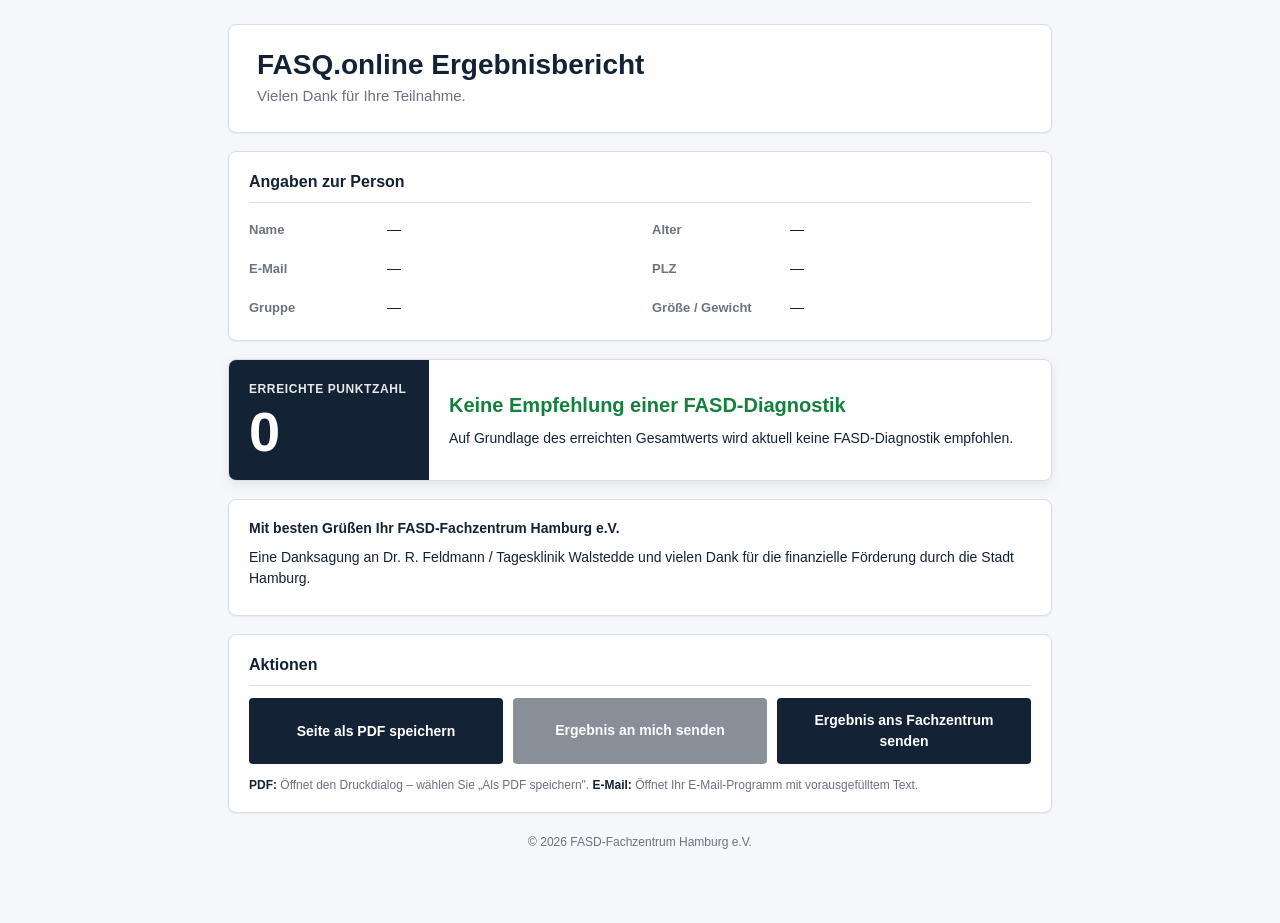
==== docs/index.html @ 1c83aa67 "Rename result-page to docs for GitHub Pages" ====
<!DOCTYPE html>
<html lang="de">
<head>
  <meta charset="UTF-8" />
  <meta name="viewport" content="width=device-width, initial-scale=1.0" />
  <title>FASQ.online - Ergebnis</title>
  <meta name="description" content="FASQ.online Ergebnisbericht und Empfehlung zur FASD-Diagnostik" />
  <link rel="stylesheet" href="styles.css" />
</head>
<body>
  <main class="page">
    <header class="hero" id="report">
      <div class="hero-inner">
        <div class="hero-text">
          <h1>FASQ.online Ergebnisbericht</h1>
          <p class="subtitle">Vielen Dank für Ihre Teilnahme.</p>
        </div>
        <div class="hero-logo">
          <img src="https://fasd-fz-hh.limesurvey.net/upload/surveys/881996/images/FASD_Logo_.png" alt="FASD Fachzentrum Hamburg e.V." onerror="this.style.display='none'" />
        </div>
      </div>
    </header>

    <section class="card" aria-labelledby="person-heading">
      <h2 id="person-heading" class="card-title">Angaben zur Person</h2>
      <dl class="person-grid">
        <div><dt>Name</dt><dd id="data-name">&mdash;</dd></div>
        <div><dt>Alter</dt><dd id="data-age">&mdash;</dd></div>
        <div><dt>E-Mail</dt><dd id="data-email">&mdash;</dd></div>
        <div><dt>PLZ</dt><dd id="data-plz">&mdash;</dd></div>
        <div><dt>Gruppe</dt><dd id="data-group">&mdash;</dd></div>
        <div><dt>Größe / Gewicht</dt><dd id="data-size">&mdash;</dd></div>
      </dl>
    </section>

    <section class="result-card" aria-labelledby="result-heading">
      <div class="result-score">
        <span class="result-label">Erreichte Punktzahl</span>
        <span class="result-value" id="data-score">0</span>
      </div>
      <div class="result-text">
        <h2 id="recommendation-title" class="result-recommendation">&mdash;</h2>
        <p class="result-description" id="recommendation-text">&mdash;</p>
      </div>
    </section>

    <section class="card thanks-section">
      <p><strong>Mit besten Grüßen Ihr FASD-Fachzentrum Hamburg e.V.</strong></p>
      <p>Eine Danksagung an Dr. R. Feldmann / Tagesklinik Walstedde und vielen Dank für die finanzielle Förderung durch die Stadt Hamburg.</p>
      <img class="funding-logo" src="https://fasd-fz-hh.limesurvey.net/upload/surveys/881996/images/logo-hamburg-fhh-sozialbehoerde-576x208%20(002).png" alt="Sozialbehörde Hamburg" onerror="this.style.display='none'" />
    </section>

    <section class="actions-section no-print">
      <h2 class="card-title">Aktionen</h2>
      <div class="actions-grid">
        <button class="btn btn-primary" id="btn-print-page">Seite als PDF speichern</button>
        <a class="btn btn-primary" id="btn-mail-self" href="#">Ergebnis an mich senden</a>
        <a class="btn btn-primary" id="btn-mail-center" href="#">Ergebnis ans Fachzentrum senden</a>
      </div>
      <p class="actions-hint">
        <strong>PDF:</strong> Öffnet den Druckdialog – wählen Sie „Als PDF speichern".
        <strong>E-Mail:</strong> Öffnet Ihr E-Mail-Programm mit vorausgefülltem Text.
      </p>
    </section>

    <section class="card empfehlung-section no-print" id="empfehlung-section">
      <h2 class="card-title">Empfehlungsschreiben drucken</h2>
      <p class="muted">Geben Sie optional den Namen der betroffenen Person ein, der im Empfehlungsschreiben verwendet werden soll.</p>
      <div class="empfehlung-form">
        <label for="person-name" class="visually-hidden">Name der betroffenen Person</label>
        <input type="text" id="person-name" placeholder="Name der betroffenen Person" autocomplete="off" />
        <button class="btn btn-primary" id="btn-print-empfehlung">Empfehlungsschreiben drucken</button>
      </div>
    </section>

    <footer class="footer no-print">
      <p>&copy; <span id="current-year"></span> FASD-Fachzentrum Hamburg e.V.</p>
    </footer>
  </main>

  <template id="empfehlung-template">
    <div class="empfehlung-print">
      <div class="empfehlung-header">
        <div>
          <strong>FASD-Fachzentrum Hamburg e.V.</strong><br />
          <span class="muted">Empfehlung zur weiterführenden Diagnostik</span>
        </div>
        <div class="empfehlung-date">Datum: <span data-field="date"></span></div>
      </div>
      <h1>FASQ-Einschätzung &ndash; Empfehlung</h1>
      <p>Sehr geehrte Damen und Herren,</p>
      <p>aufgrund der durchgeführten FASQ-Einschätzung empfehlen wir bei <strong><span data-field="name"></span></strong> eine weiterführende fachärztliche Abklärung auf <abbr title="Fetal Alcohol Spectrum Disorder">FASD</abbr>.</p>
      <p><strong>Die Einschätzung ergab:</strong></p>
      <ul>
        <li>Gesamtpunktzahl: <strong><span data-field="score"></span></strong></li>
        <li>Altersgruppe: <strong><span data-field="group"></span></strong></li>
        <li>Bewertung: <strong><span data-field="recommendation"></span></strong></li>
      </ul>
      <p>Wir empfehlen, eine umfängliche fachärztliche Abklärung auf FASD durchführen zu lassen, um eine fundierte Diagnose und entsprechende Therapieansätze zu ermöglichen.</p>
      <p>Bei Rückfragen stehen wir Ihnen gerne zur Verfügung.</p>
      <p class="signature">Mit freundlichen Grüßen<br /><br /><strong>FASD-Fachzentrum Hamburg e.V.</strong></p>
    </div>
  </template>

  <script src="app.js"></script>
</body>
</html>
---- docs/styles.css ----
:root {
  --color-primary: #132235;
  --color-primary-dark: #0a1322;
  --color-accent: #2563eb;
  --color-success: #15803d;
  --color-warning: #b45309;
  --color-text: #132235;
  --color-muted: #6b7280;
  --color-border: #d8dee8;
  --color-bg: #f5f7fa;
  --color-card-bg: #ffffff;
  --radius: 8px;
  --radius-sm: 4px;
  --shadow-sm: 0 1px 2px rgba(19, 34, 53, 0.06);
  --shadow-md: 0 4px 12px rgba(19, 34, 53, 0.08);
  --font: -apple-system, BlinkMacSystemFont, "Segoe UI", Arial, Helvetica, sans-serif;
}

* { box-sizing: border-box; }

html, body {
  margin: 0;
  padding: 0;
  font-family: var(--font);
  color: var(--color-text);
  background: var(--color-bg);
  line-height: 1.5;
  -webkit-font-smoothing: antialiased;
}

.page { max-width: 860px; margin: 0 auto; padding: 24px 18px 60px; }

.hero {
  background: var(--color-card-bg);
  border-radius: var(--radius);
  padding: 24px 28px;
  margin-bottom: 18px;
  box-shadow: var(--shadow-sm);
  border: 1px solid var(--color-border);
}

.hero-inner {
  display: flex;
  align-items: center;
  justify-content: space-between;
  gap: 20px;
  flex-wrap: wrap;
}

.hero-text h1 { margin: 0 0 4px; font-size: 28px; line-height: 1.15; color: var(--color-primary); }
.hero-text .subtitle { margin: 0; font-size: 15px; color: var(--color-muted); }
.hero-logo img { max-width: 180px; height: auto; }

.card {
  background: var(--color-card-bg);
  border: 1px solid var(--color-border);
  border-radius: var(--radius);
  padding: 18px 20px;
  margin-bottom: 18px;
  box-shadow: var(--shadow-sm);
}

.card-title {
  margin: 0 0 12px;
  font-size: 16px;
  font-weight: 700;
  color: var(--color-primary);
  padding-bottom: 8px;
  border-bottom: 1px solid var(--color-border);
}

.person-grid { display: grid; grid-template-columns: repeat(2, 1fr); gap: 10px 24px; margin: 0; }
.person-grid > div { display: grid; grid-template-columns: 130px 1fr; gap: 8px; align-items: baseline; padding: 4px 0; }
.person-grid dt { color: var(--color-muted); font-weight: 600; font-size: 13px; }
.person-grid dd { margin: 0; font-size: 14px; word-break: break-word; }

@media (max-width: 600px) { .person-grid { grid-template-columns: 1fr; } }

.result-card {
  display: grid;
  grid-template-columns: 200px 1fr;
  border: 1px solid var(--color-border);
  border-radius: var(--radius);
  overflow: hidden;
  margin-bottom: 18px;
  box-shadow: var(--shadow-md);
  background: var(--color-card-bg);
}

@media (max-width: 600px) { .result-card { grid-template-columns: 1fr; } }

.result-score {
  background: var(--color-primary);
  color: white;
  padding: 20px;
  display: flex;
  flex-direction: column;
  justify-content: center;
}

.result-label {
  font-size: 12px;
  text-transform: uppercase;
  letter-spacing: 0.05em;
  font-weight: 700;
  opacity: 0.9;
  margin-bottom: 6px;
}

.result-value { font-size: 56px; font-weight: 800; line-height: 1; }

.result-text { padding: 20px; display: flex; flex-direction: column; justify-content: center; }
.result-recommendation { margin: 0 0 8px; font-size: 20px; font-weight: 700; }
.result-recommendation.positive { color: var(--color-warning); }
.result-recommendation.negative { color: var(--color-success); }
.result-description { margin: 0; font-size: 14px; line-height: 1.55; }

.thanks-section p { margin: 0 0 8px; font-size: 14px; }
.funding-logo { margin-top: 10px; max-width: 160px; height: auto; }

.actions-section {
  background: var(--color-card-bg);
  border: 1px solid var(--color-border);
  border-radius: var(--radius);
  padding: 18px 20px;
  margin-bottom: 18px;
  box-shadow: var(--shadow-sm);
}

.actions-grid {
  display: grid;
  grid-template-columns: repeat(auto-fit, minmax(220px, 1fr));
  gap: 10px;
  margin-bottom: 12px;
}

.btn {
  display: inline-flex;
  align-items: center;
  justify-content: center;
  padding: 12px 16px;
  border-radius: var(--radius-sm);
  border: 0;
  font-family: inherit;
  font-size: 14px;
  font-weight: 700;
  cursor: pointer;
  text-decoration: none;
  text-align: center;
  transition: background 0.15s ease, transform 0.05s ease;
  min-height: 44px;
}

.btn-primary { background: var(--color-primary); color: white; }
.btn-primary:hover { background: var(--color-primary-dark); }
.btn-primary:active { transform: translateY(1px); }

.actions-hint { margin: 0; font-size: 12px; color: var(--color-muted); line-height: 1.5; }
.actions-hint strong { color: var(--color-text); }

.empfehlung-form { display: flex; gap: 10px; flex-wrap: wrap; align-items: stretch; }

.empfehlung-form input[type="text"] {
  flex: 1 1 280px;
  padding: 10px 12px;
  border: 1px solid var(--color-border);
  border-radius: var(--radius-sm);
  font-family: inherit;
  font-size: 14px;
  background: white;
}

.empfehlung-form input[type="text"]:focus {
  outline: none;
  border-color: var(--color-accent);
  box-shadow: 0 0 0 3px rgba(37, 99, 235, 0.15);
}

.muted { color: var(--color-muted); font-size: 13px; margin: 0 0 12px; }

.visually-hidden {
  position: absolute; width: 1px; height: 1px; padding: 0; margin: -1px;
  overflow: hidden; clip: rect(0,0,0,0); white-space: nowrap; border: 0;
}

.footer { text-align: center; font-size: 12px; color: var(--color-muted); margin-top: 20px; }

@media print {
  body { background: white; }
  .page { padding: 0; max-width: 100%; }
  .no-print { display: none !important; }
  .card, .hero, .result-card { box-shadow: none; border-color: #cccccc; break-inside: avoid; }
  @page { size: portrait; margin: 1.5cm; }
}
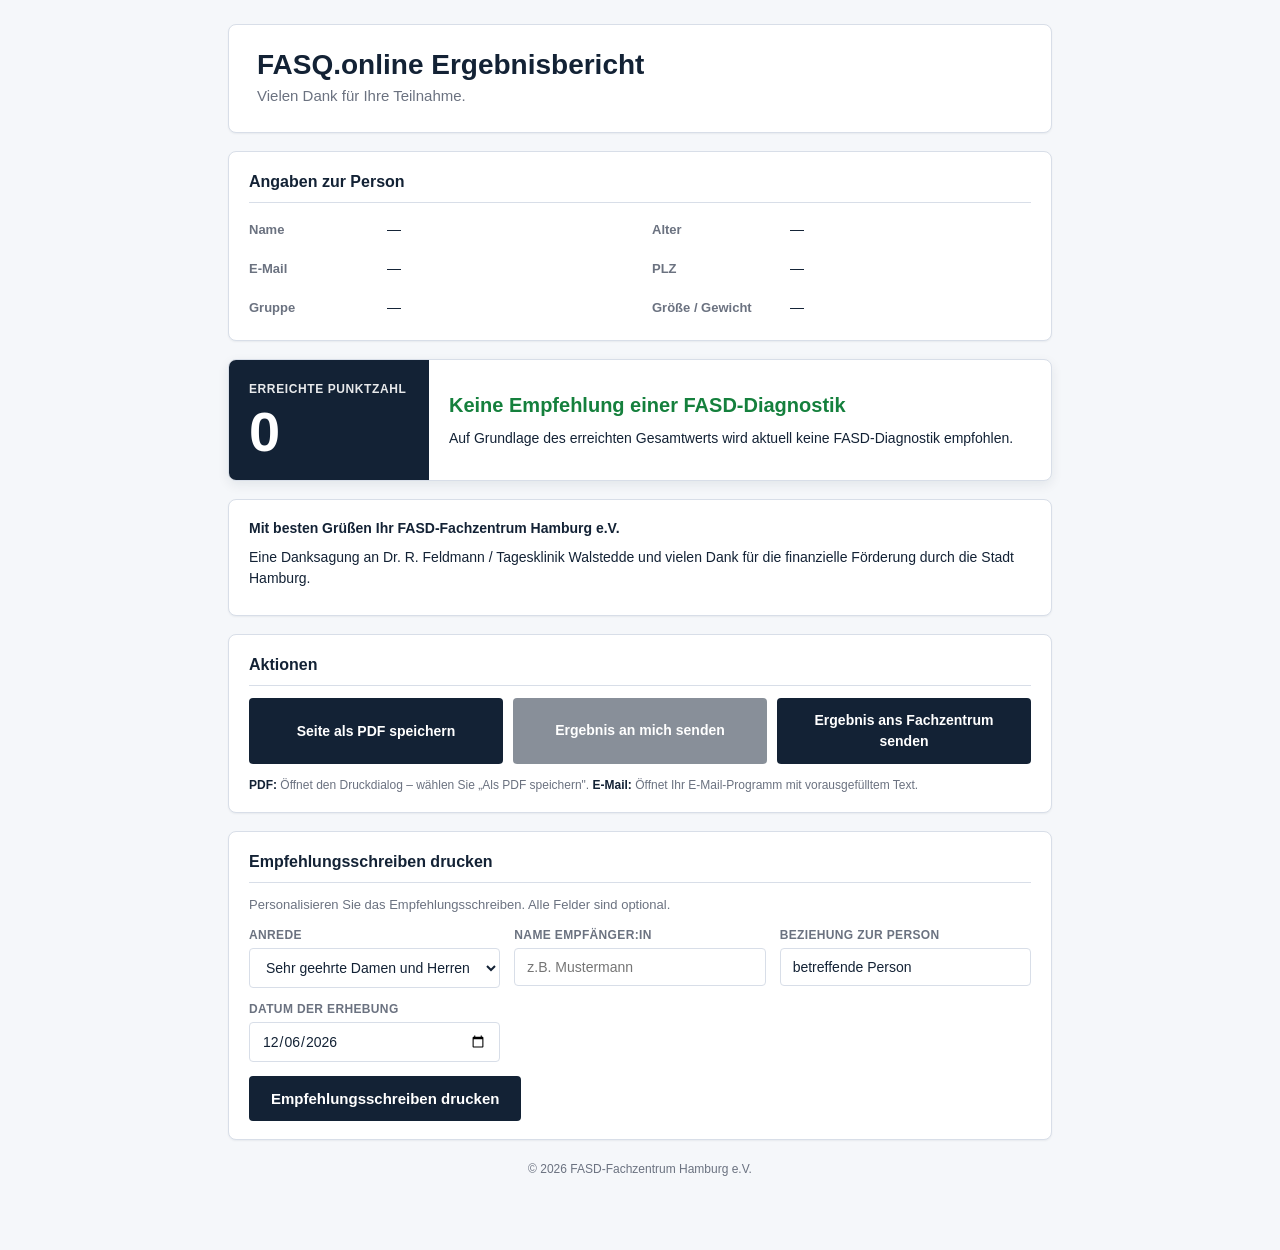
==== commit 99e5bec0: "Add letter template 1:1 matching PDF reference" ====
--- a/docs/index.html
+++ b/docs/index.html
@@ -65,12 +65,30 @@
 
     <section class="card empfehlung-section no-print" id="empfehlung-section">
       <h2 class="card-title">Empfehlungsschreiben drucken</h2>
-      <p class="muted">Geben Sie optional den Namen der betroffenen Person ein, der im Empfehlungsschreiben verwendet werden soll.</p>
-      <div class="empfehlung-form">
-        <label for="person-name" class="visually-hidden">Name der betroffenen Person</label>
-        <input type="text" id="person-name" placeholder="Name der betroffenen Person" autocomplete="off" />
-        <button class="btn btn-primary" id="btn-print-empfehlung">Empfehlungsschreiben drucken</button>
+      <p class="muted">Personalisieren Sie das Empfehlungsschreiben. Alle Felder sind optional.</p>
+      <div class="empfehlung-form-grid">
+        <label>
+          <span class="form-label">Anrede</span>
+          <select id="anrede">
+            <option value="Sehr geehrte Damen und Herren">Sehr geehrte Damen und Herren</option>
+            <option value="Sehr geehrte Frau">Sehr geehrte Frau</option>
+            <option value="Sehr geehrter Herr">Sehr geehrter Herr</option>
+          </select>
+        </label>
+        <label>
+          <span class="form-label">Name Empfänger:in</span>
+          <input type="text" id="recipient-name" placeholder="z.B. Mustermann" autocomplete="off" />
+        </label>
+        <label>
+          <span class="form-label">Beziehung zur Person</span>
+          <input type="text" id="relation" placeholder="z.B. Pflegetochter, Sohn, Patient" autocomplete="off" value="betreffende Person" />
+        </label>
+        <label>
+          <span class="form-label">Datum der Erhebung</span>
+          <input type="date" id="assessment-date" />
+        </label>
       </div>
+      <button class="btn btn-primary btn-large" id="btn-print-empfehlung">Empfehlungsschreiben drucken</button>
     </section>
 
     <footer class="footer no-print">
@@ -79,26 +97,40 @@
   </main>
 
   <template id="empfehlung-template">
-    <div class="empfehlung-print">
-      <div class="empfehlung-header">
-        <div>
-          <strong>FASD-Fachzentrum Hamburg e.V.</strong><br />
-          <span class="muted">Empfehlung zur weiterführenden Diagnostik</span>
-        </div>
-        <div class="empfehlung-date">Datum: <span data-field="date"></span></div>
+    <div class="letter">
+      <div class="letter-letterhead">
+        <img class="letter-logo" src="https://fasd-fz-hh.limesurvey.net/upload/surveys/881996/images/FASD_Logo_.png" alt="FASD-Fachzentrum Hamburg e.V." />
+        <div class="letter-address-line">Rothenbaumchaussee 114 &middot; 20149 Hamburg</div>
       </div>
-      <h1>FASQ-Einschätzung &ndash; Empfehlung</h1>
-      <p>Sehr geehrte Damen und Herren,</p>
-      <p>aufgrund der durchgeführten FASQ-Einschätzung empfehlen wir bei <strong><span data-field="name"></span></strong> eine weiterführende fachärztliche Abklärung auf <abbr title="Fetal Alcohol Spectrum Disorder">FASD</abbr>.</p>
-      <p><strong>Die Einschätzung ergab:</strong></p>
-      <ul>
-        <li>Gesamtpunktzahl: <strong><span data-field="score"></span></strong></li>
-        <li>Altersgruppe: <strong><span data-field="group"></span></strong></li>
-        <li>Bewertung: <strong><span data-field="recommendation"></span></strong></li>
-      </ul>
-      <p>Wir empfehlen, eine umfängliche fachärztliche Abklärung auf FASD durchführen zu lassen, um eine fundierte Diagnose und entsprechende Therapieansätze zu ermöglichen.</p>
-      <p>Bei Rückfragen stehen wir Ihnen gerne zur Verfügung.</p>
-      <p class="signature">Mit freundlichen Grüßen<br /><br /><strong>FASD-Fachzentrum Hamburg e.V.</strong></p>
+
+      <div class="letter-recipient">
+        FASD-Fachzentrum Hamburg e.V., Rothenbaumchaussee 114,<br />
+        20149 Hamburg<br />
+        Zur Vorlage
+      </div>
+
+      <div class="letter-date" data-field="date"></div>
+
+      <h1 class="letter-title">FASQ Einschätzung</h1>
+
+      <p class="letter-salutation" data-field="salutation"></p>
+
+      <p>im folgenden erhalten Sie unsere Empfehlung in Bezug auf die Erhebung durch den <strong>FASQ</strong>, den Sie uns am <span data-field="assessmentDate"></span> vorgelegt haben und auf Ihre/n <span data-field="relation"></span> beziehen.</p>
+
+      <p>Der Fragenkatalog <strong>FASQ</strong> (Fetal Alcohol Symptoms Questionnaire) wurde von Dr. rer. medic Reinhold Feldmann/Klinik Walstedde entwickelt. Es handelt sich hierbei um differentialdiagnostische Fragestellungen zur Unterstützung (z.B. im Diagnoseverfahren). Gerade bei jenen Probanden, bei denen sich die typischen Merkmale nicht finden lassen oder bislang nicht diagnostiziert werden konnten dient der FASQ als Ersteinschätzungsbogen zu FASD und soll von verwechselbaren Störungen (insbesondere ADHS, Autismus oder Deprivation) unterscheiden. Des Weiteren kann mit Hilfe des FASQ abgewogen werden, ob eine fachärztliche Konsultation für eine FASD-Diagnostik/Abklärung empfohlen wird.</p>
+
+      <p class="letter-score">Es wurde ein <strong>FASQ-Score von <span data-field="score"></span></strong> ermittelt</p>
+
+      <p class="letter-recommendation" data-field="recommendationParagraph"></p>
+
+      <p class="letter-greeting">Mit besten Grüßen</p>
+
+      <div class="letter-signature">
+        <p class="letter-signature-name">Timm F. Theen</p>
+        <p class="letter-signature-role">-Projektleitung-</p>
+        <p class="letter-signature-contact"><a href="mailto:t.theen@fasd-fachzentrum.hamburg">t.theen@fasd-fachzentrum.hamburg</a></p>
+        <p class="letter-signature-contact">Nach Absprache: <a href="tel:+4915165117742">0151 65117742</a></p>
+      </div>
     </div>
   </template>
 
--- a/docs/styles.css
+++ b/docs/styles.css
@@ -158,23 +158,47 @@
 .actions-hint { margin: 0; font-size: 12px; color: var(--color-muted); line-height: 1.5; }
 .actions-hint strong { color: var(--color-text); }
 
-.empfehlung-form { display: flex; gap: 10px; flex-wrap: wrap; align-items: stretch; }
-
-.empfehlung-form input[type="text"] {
-  flex: 1 1 280px;
+.empfehlung-form-grid {
+  display: grid;
+  grid-template-columns: repeat(auto-fit, minmax(220px, 1fr));
+  gap: 12px 14px;
+  margin-bottom: 14px;
+}
+
+.empfehlung-form-grid label {
+  display: flex;
+  flex-direction: column;
+  gap: 4px;
+}
+
+.form-label {
+  font-size: 12px;
+  font-weight: 600;
+  color: var(--color-muted);
+  text-transform: uppercase;
+  letter-spacing: 0.03em;
+}
+
+.empfehlung-form-grid input[type="text"],
+.empfehlung-form-grid input[type="date"],
+.empfehlung-form-grid select {
   padding: 10px 12px;
   border: 1px solid var(--color-border);
   border-radius: var(--radius-sm);
   font-family: inherit;
   font-size: 14px;
   background: white;
-}
-
-.empfehlung-form input[type="text"]:focus {
+  color: var(--color-text);
+}
+
+.empfehlung-form-grid input:focus,
+.empfehlung-form-grid select:focus {
   outline: none;
   border-color: var(--color-accent);
   box-shadow: 0 0 0 3px rgba(37, 99, 235, 0.15);
 }
+
+.btn-large { padding: 14px 22px; font-size: 15px; }
 
 .muted { color: var(--color-muted); font-size: 13px; margin: 0 0 12px; }
 
@@ -192,3 +216,109 @@
   .card, .hero, .result-card { box-shadow: none; border-color: #cccccc; break-inside: avoid; }
   @page { size: portrait; margin: 1.5cm; }
 }
+
+/* =========================================
+   EMPFEHLUNGSSCHREIBEN (Druck-Layout, 1:1)
+   ========================================= */
+.letter-page {
+  background: white;
+  font-family: "Helvetica Neue", Helvetica, Arial, sans-serif;
+  color: #000;
+  margin: 0;
+  padding: 0;
+}
+
+.letter {
+  max-width: 18cm;
+  margin: 1.5cm auto;
+  padding: 0 1cm;
+  font-size: 11pt;
+  line-height: 1.45;
+  color: #000;
+}
+
+.letter-letterhead {
+  text-align: center;
+  margin-bottom: 2cm;
+}
+
+.letter-logo {
+  max-width: 180px;
+  height: auto;
+  display: inline-block;
+}
+
+.letter-address-line {
+  margin-top: 4px;
+  font-size: 10pt;
+  color: #000;
+}
+
+.letter-recipient {
+  margin: 0 0 1.2cm;
+  font-size: 10pt;
+  line-height: 1.4;
+}
+
+.letter-date {
+  text-align: right;
+  margin: 0 0 0.8cm;
+  font-size: 10pt;
+}
+
+.letter-title {
+  font-size: 16pt;
+  font-weight: 700;
+  margin: 0 0 0.6cm;
+  color: #000;
+  text-align: left;
+}
+
+.letter-salutation {
+  margin: 0 0 0.5cm;
+}
+
+.letter p {
+  margin: 0 0 0.4cm;
+  text-align: justify;
+}
+
+.letter-score {
+  text-align: center;
+  margin: 0.5cm 0 !important;
+}
+
+.letter-recommendation {
+  font-weight: 700;
+}
+
+.letter-greeting {
+  margin-top: 0.6cm !important;
+  font-weight: 700;
+}
+
+.letter-signature {
+  margin-top: 1.2cm;
+}
+
+.letter-signature p {
+  margin: 0 0 4px;
+  text-align: left !important;
+}
+
+.letter-signature-name { font-weight: 700; }
+.letter-signature-role { font-style: italic; }
+.letter-signature-contact a {
+  color: #1d4ed8;
+  text-decoration: none;
+}
+
+@media print {
+  .letter-page { background: white; }
+  .letter {
+    margin: 0 auto;
+    padding: 0;
+    max-width: 100%;
+  }
+  @page { size: A4 portrait; margin: 2cm 2.5cm; }
+}
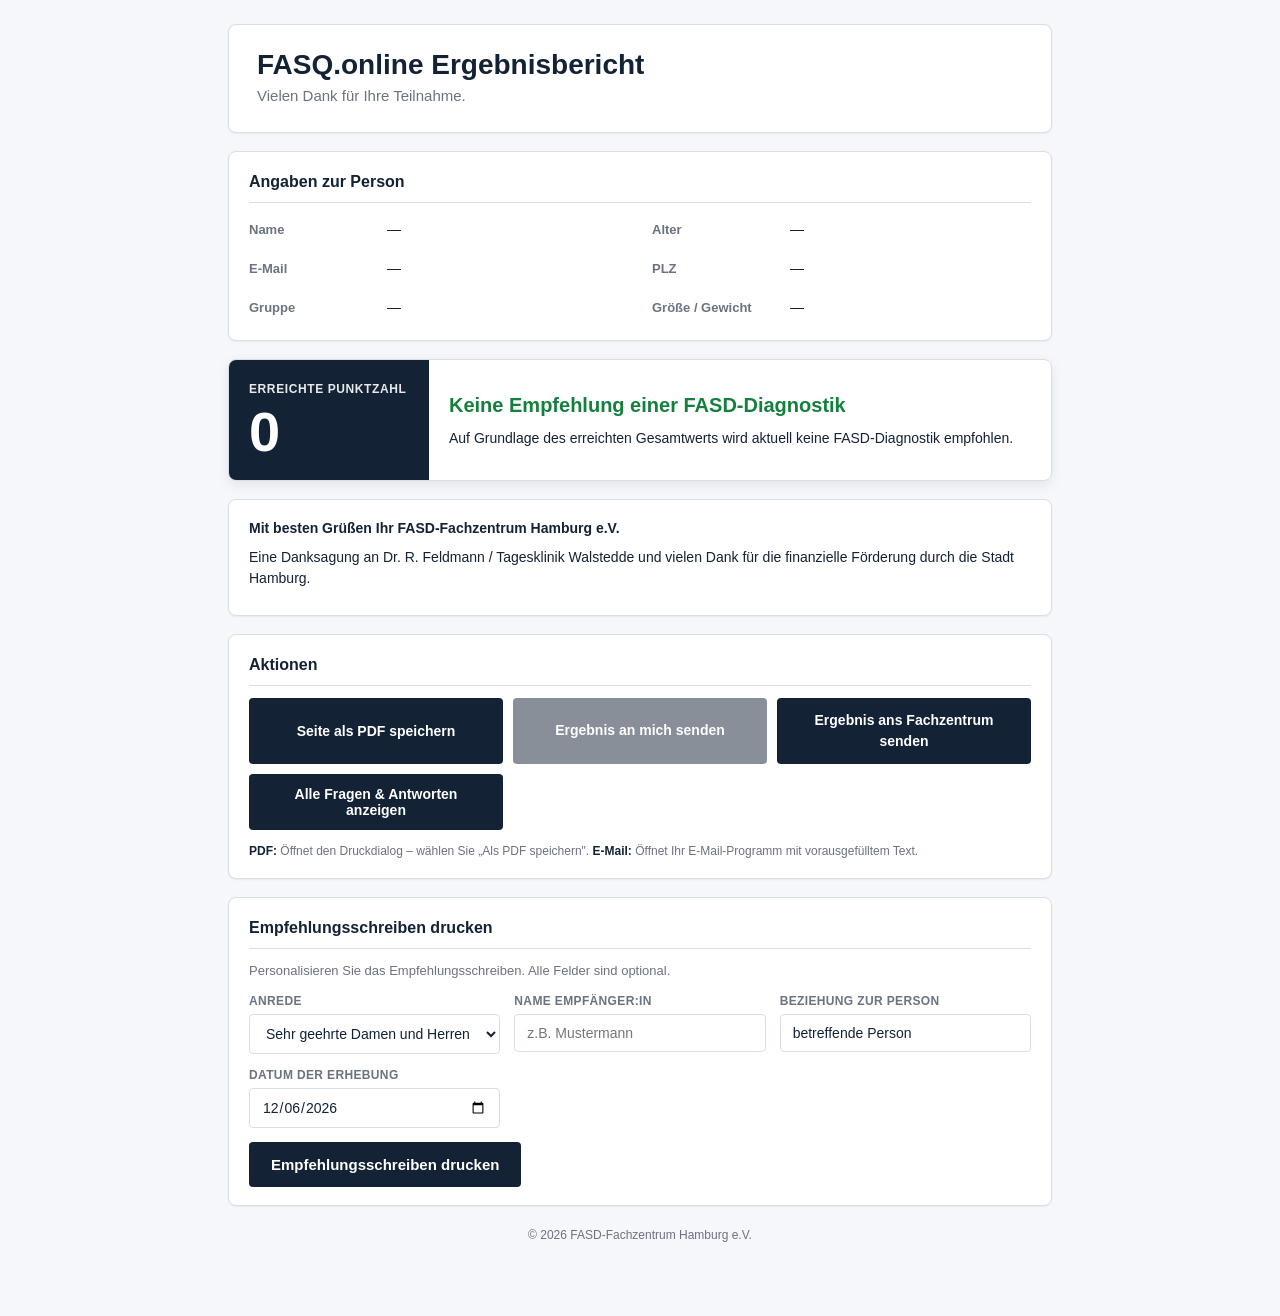
==== commit efe8425a: "Add full questions/answers table view with print support" ====
--- a/docs/index.html
+++ b/docs/index.html
@@ -56,6 +56,7 @@
         <button class="btn btn-primary" id="btn-print-page">Seite als PDF speichern</button>
         <a class="btn btn-primary" id="btn-mail-self" href="#">Ergebnis an mich senden</a>
         <a class="btn btn-primary" id="btn-mail-center" href="#">Ergebnis ans Fachzentrum senden</a>
+        <button class="btn btn-primary" id="btn-show-answers" type="button">Alle Fragen &amp; Antworten anzeigen</button>
       </div>
       <p class="actions-hint">
         <strong>PDF:</strong> Öffnet den Druckdialog – wählen Sie „Als PDF speichern".
@@ -134,6 +135,7 @@
     </div>
   </template>
 
+  <script src="questions.js"></script>
   <script src="app.js"></script>
 </body>
 </html>
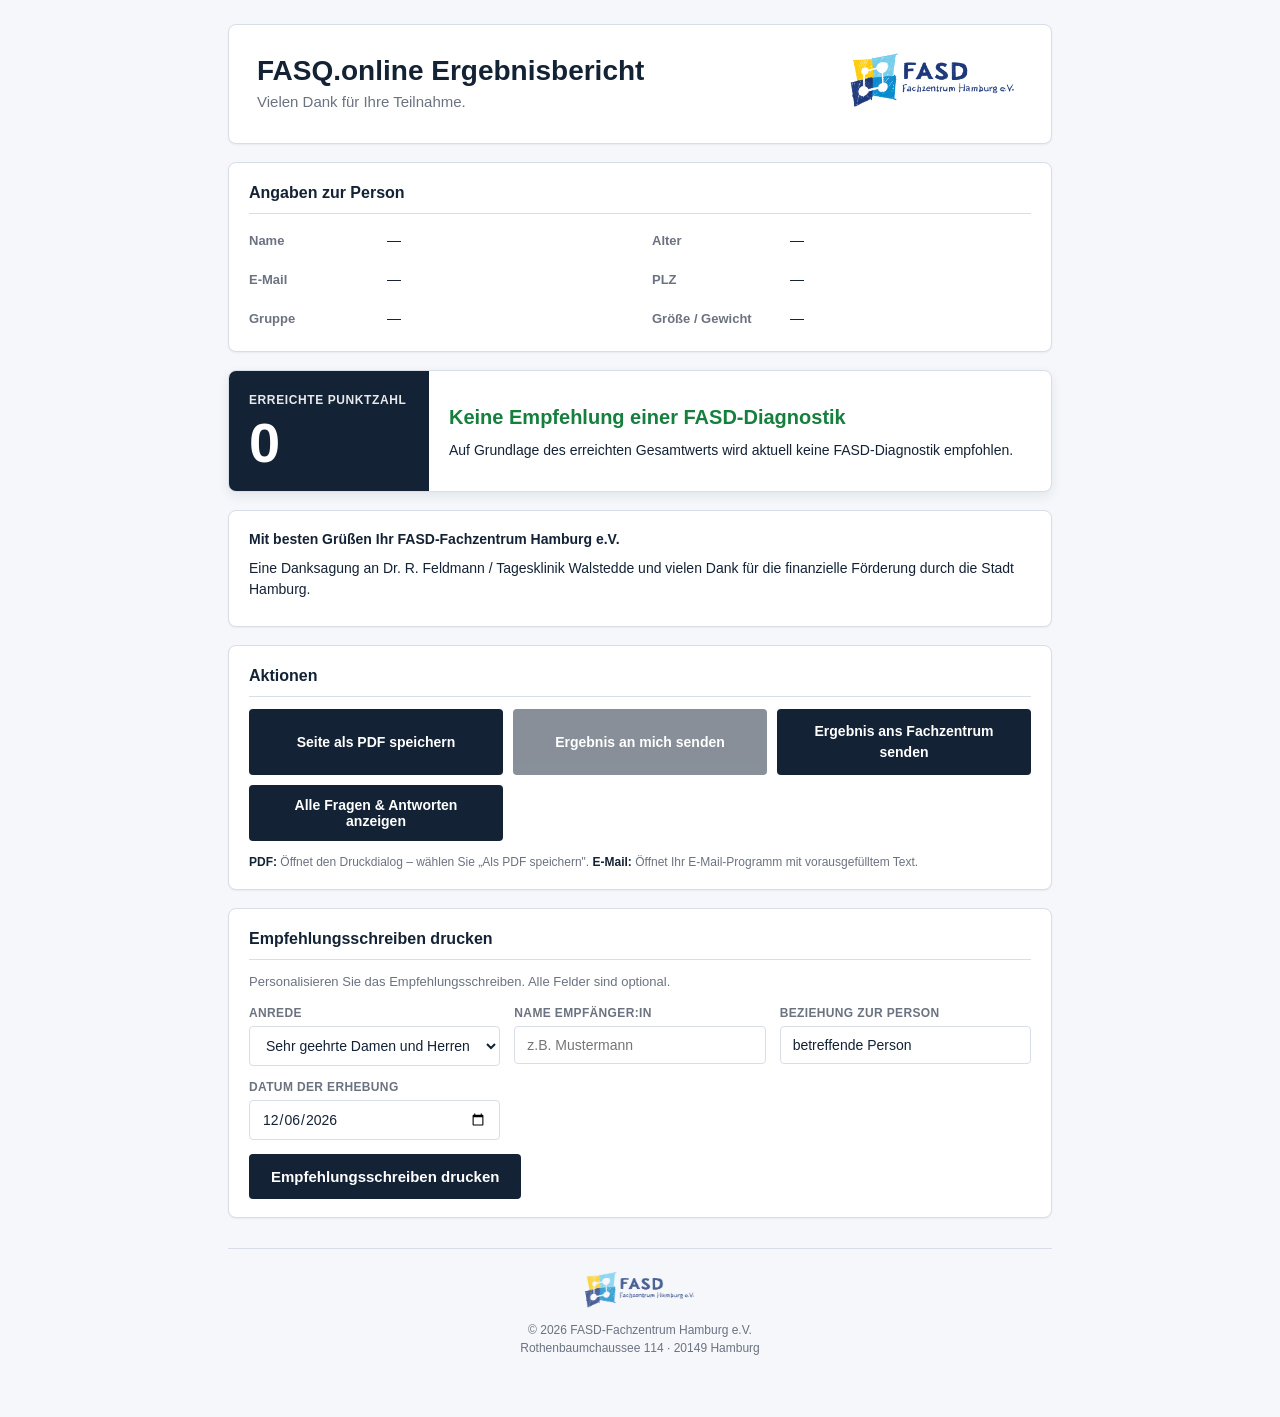
==== commit 5381e01d: "Add local FASD logo at hero, footer, letter and answers table" ====
--- a/docs/index.html
+++ b/docs/index.html
@@ -16,7 +16,7 @@
           <p class="subtitle">Vielen Dank für Ihre Teilnahme.</p>
         </div>
         <div class="hero-logo">
-          <img src="https://fasd-fz-hh.limesurvey.net/upload/surveys/881996/images/FASD_Logo_.png" alt="FASD Fachzentrum Hamburg e.V." onerror="this.style.display='none'" />
+          <img src="assets/FASD_Logo-scaled.png" alt="FASD Fachzentrum Hamburg e.V." />
         </div>
       </div>
     </header>
@@ -93,14 +93,15 @@
     </section>
 
     <footer class="footer no-print">
-      <p>&copy; <span id="current-year"></span> FASD-Fachzentrum Hamburg e.V.</p>
+      <img class="footer-logo" src="assets/FASD_Logo-scaled.png" alt="FASD-Fachzentrum Hamburg e.V." />
+      <p>&copy; <span id="current-year"></span> FASD-Fachzentrum Hamburg e.V.<br />Rothenbaumchaussee 114 &middot; 20149 Hamburg</p>
     </footer>
   </main>
 
   <template id="empfehlung-template">
     <div class="letter">
       <div class="letter-letterhead">
-        <img class="letter-logo" src="https://fasd-fz-hh.limesurvey.net/upload/surveys/881996/images/FASD_Logo_.png" alt="FASD-Fachzentrum Hamburg e.V." />
+        <img class="letter-logo" src="assets/FASD_Logo-scaled.png" alt="FASD-Fachzentrum Hamburg e.V." />
         <div class="letter-address-line">Rothenbaumchaussee 114 &middot; 20149 Hamburg</div>
       </div>
 
--- a/docs/styles.css
+++ b/docs/styles.css
@@ -207,7 +207,9 @@
   overflow: hidden; clip: rect(0,0,0,0); white-space: nowrap; border: 0;
 }
 
-.footer { text-align: center; font-size: 12px; color: var(--color-muted); margin-top: 20px; }
+.footer { text-align: center; font-size: 12px; color: var(--color-muted); margin-top: 30px; padding-top: 20px; border-top: 1px solid var(--color-border); }
+.footer-logo { max-width: 120px; height: auto; opacity: 0.8; margin: 0 auto 10px; display: block; }
+.footer p { margin: 0; line-height: 1.5; }
 
 @media print {
   body { background: white; }
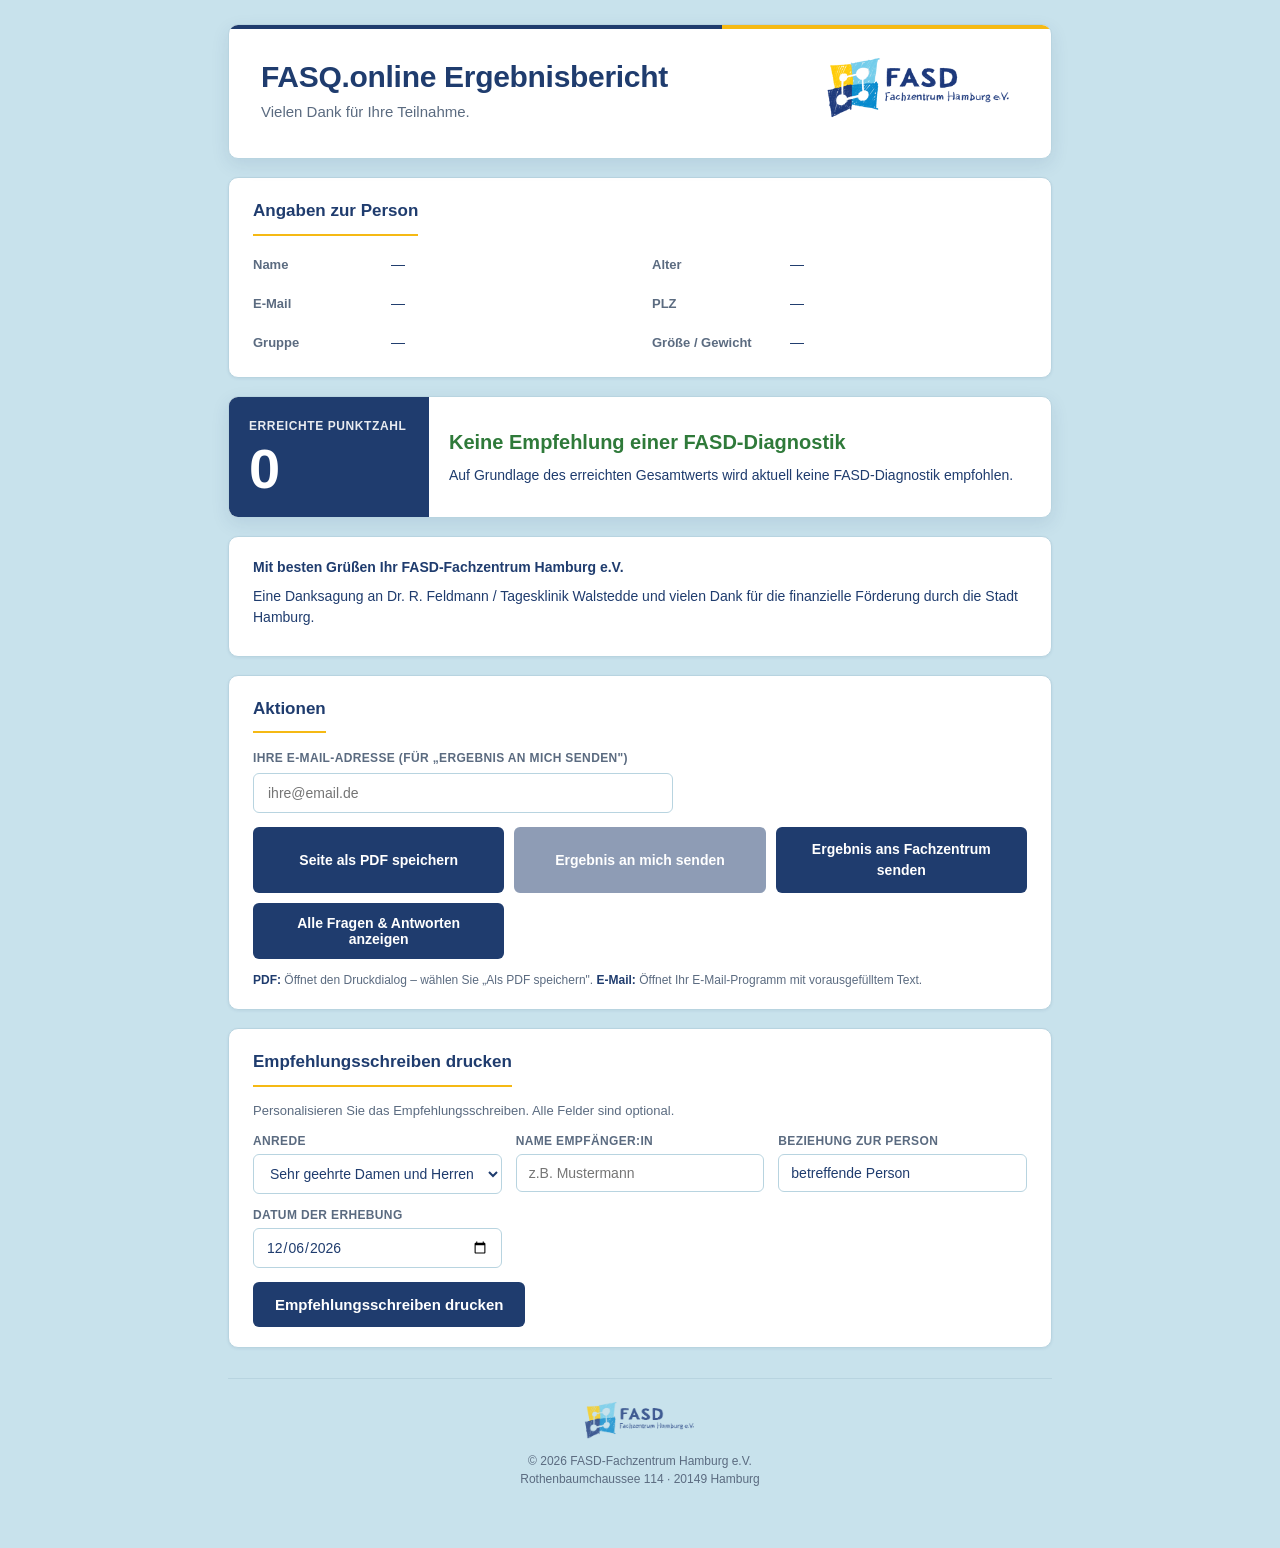
==== commit 666e6d9e: "Add email override field on result page" ====
--- a/docs/index.html
+++ b/docs/index.html
@@ -52,6 +52,12 @@
 
     <section class="actions-section no-print">
       <h2 class="card-title">Aktionen</h2>
+
+      <div class="email-input-row">
+        <label for="email-override" class="form-label">Ihre E-Mail-Adresse (für „Ergebnis an mich senden")</label>
+        <input type="email" id="email-override" placeholder="ihre@email.de" autocomplete="email" />
+      </div>
+
       <div class="actions-grid">
         <button class="btn btn-primary" id="btn-print-page">Seite als PDF speichern</button>
         <a class="btn btn-primary" id="btn-mail-self" href="#">Ergebnis an mich senden</a>
--- a/docs/styles.css
+++ b/docs/styles.css
@@ -1,19 +1,23 @@
 :root {
-  --color-primary: #132235;
-  --color-primary-dark: #0a1322;
-  --color-accent: #2563eb;
-  --color-success: #15803d;
-  --color-warning: #b45309;
-  --color-text: #132235;
-  --color-muted: #6b7280;
-  --color-border: #d8dee8;
-  --color-bg: #f5f7fa;
+  /* FASD-Fachzentrum Hamburg Farbpalette */
+  --color-primary: #1f3c6e;          /* Navy aus dem Logo */
+  --color-primary-dark: #142a52;
+  --color-accent: #f5b914;           /* Gelb aus dem Logo */
+  --color-accent-dark: #d49d00;
+  --color-sky: #c8e2ec;               /* Helles Pastellblau wie Webseite */
+  --color-sky-light: #e2eff5;
+  --color-success: #2f7a3a;
+  --color-warning: #c67a00;
+  --color-text: #1f3c6e;
+  --color-muted: #5b6b80;
+  --color-border: #b8d4e0;
+  --color-bg: #c8e2ec;
   --color-card-bg: #ffffff;
-  --radius: 8px;
-  --radius-sm: 4px;
-  --shadow-sm: 0 1px 2px rgba(19, 34, 53, 0.06);
-  --shadow-md: 0 4px 12px rgba(19, 34, 53, 0.08);
-  --font: -apple-system, BlinkMacSystemFont, "Segoe UI", Arial, Helvetica, sans-serif;
+  --radius: 10px;
+  --radius-sm: 6px;
+  --shadow-sm: 0 1px 3px rgba(31, 60, 110, 0.08);
+  --shadow-md: 0 6px 18px rgba(31, 60, 110, 0.10);
+  --font: "Helvetica Neue", -apple-system, BlinkMacSystemFont, "Segoe UI", Arial, Helvetica, sans-serif;
 }
 
 * { box-sizing: border-box; }
@@ -33,10 +37,20 @@
 .hero {
   background: var(--color-card-bg);
   border-radius: var(--radius);
-  padding: 24px 28px;
+  padding: 28px 32px;
   margin-bottom: 18px;
-  box-shadow: var(--shadow-sm);
-  border: 1px solid var(--color-border);
+  box-shadow: var(--shadow-md);
+  border: 1px solid var(--color-border);
+  position: relative;
+  overflow: hidden;
+}
+
+.hero::before {
+  content: "";
+  position: absolute;
+  top: 0; left: 0; right: 0;
+  height: 4px;
+  background: linear-gradient(90deg, var(--color-primary) 0%, var(--color-primary) 60%, var(--color-accent) 60%, var(--color-accent) 100%);
 }
 
 .hero-inner {
@@ -47,26 +61,27 @@
   flex-wrap: wrap;
 }
 
-.hero-text h1 { margin: 0 0 4px; font-size: 28px; line-height: 1.15; color: var(--color-primary); }
+.hero-text h1 { margin: 0 0 6px; font-size: 30px; line-height: 1.15; color: var(--color-primary); letter-spacing: -0.01em; font-weight: 700; }
 .hero-text .subtitle { margin: 0; font-size: 15px; color: var(--color-muted); }
-.hero-logo img { max-width: 180px; height: auto; }
+.hero-logo img { max-width: 200px; height: auto; }
 
 .card {
   background: var(--color-card-bg);
   border: 1px solid var(--color-border);
   border-radius: var(--radius);
-  padding: 18px 20px;
+  padding: 20px 24px;
   margin-bottom: 18px;
   box-shadow: var(--shadow-sm);
 }
 
 .card-title {
-  margin: 0 0 12px;
-  font-size: 16px;
+  margin: 0 0 14px;
+  font-size: 17px;
   font-weight: 700;
   color: var(--color-primary);
-  padding-bottom: 8px;
-  border-bottom: 1px solid var(--color-border);
+  padding-bottom: 10px;
+  border-bottom: 2px solid var(--color-accent);
+  display: inline-block;
 }
 
 .person-grid { display: grid; grid-template-columns: repeat(2, 1fr); gap: 10px 24px; margin: 0; }
@@ -111,7 +126,7 @@
 
 .result-text { padding: 20px; display: flex; flex-direction: column; justify-content: center; }
 .result-recommendation { margin: 0 0 8px; font-size: 20px; font-weight: 700; }
-.result-recommendation.positive { color: var(--color-warning); }
+.result-recommendation.positive { color: var(--color-accent-dark); }
 .result-recommendation.negative { color: var(--color-success); }
 .result-description { margin: 0; font-size: 14px; line-height: 1.55; }
 
@@ -122,9 +137,35 @@
   background: var(--color-card-bg);
   border: 1px solid var(--color-border);
   border-radius: var(--radius);
-  padding: 18px 20px;
+  padding: 20px 24px;
   margin-bottom: 18px;
   box-shadow: var(--shadow-sm);
+}
+
+.actions-section .card-title { margin-bottom: 16px; }
+
+.email-input-row {
+  display: flex;
+  flex-direction: column;
+  gap: 6px;
+  margin-bottom: 14px;
+}
+
+.email-input-row input[type="email"] {
+  padding: 11px 14px;
+  border: 1px solid var(--color-border);
+  border-radius: var(--radius-sm);
+  font-family: inherit;
+  font-size: 14px;
+  background: white;
+  color: var(--color-text);
+  max-width: 420px;
+}
+
+.email-input-row input[type="email"]:focus {
+  outline: none;
+  border-color: var(--color-primary);
+  box-shadow: 0 0 0 3px rgba(31, 60, 110, 0.15);
 }
 
 .actions-grid {
@@ -155,6 +196,9 @@
 .btn-primary:hover { background: var(--color-primary-dark); }
 .btn-primary:active { transform: translateY(1px); }
 
+.btn-accent { background: var(--color-accent); color: var(--color-primary); }
+.btn-accent:hover { background: var(--color-accent-dark); color: white; }
+
 .actions-hint { margin: 0; font-size: 12px; color: var(--color-muted); line-height: 1.5; }
 .actions-hint strong { color: var(--color-text); }
 
@@ -232,62 +276,62 @@
 
 .letter {
   max-width: 18cm;
-  margin: 1.5cm auto;
+  margin: 1cm auto;
   padding: 0 1cm;
-  font-size: 11pt;
-  line-height: 1.45;
+  font-size: 10pt;
+  line-height: 1.35;
   color: #000;
 }
 
 .letter-letterhead {
   text-align: center;
-  margin-bottom: 2cm;
+  margin-bottom: 0.8cm;
 }
 
 .letter-logo {
-  max-width: 180px;
+  max-width: 140px;
   height: auto;
   display: inline-block;
 }
 
 .letter-address-line {
-  margin-top: 4px;
-  font-size: 10pt;
+  margin-top: 2px;
+  font-size: 9pt;
   color: #000;
 }
 
 .letter-recipient {
-  margin: 0 0 1.2cm;
-  font-size: 10pt;
-  line-height: 1.4;
+  margin: 0 0 0.5cm;
+  font-size: 9.5pt;
+  line-height: 1.35;
 }
 
 .letter-date {
   text-align: right;
-  margin: 0 0 0.8cm;
-  font-size: 10pt;
+  margin: 0 0 0.4cm;
+  font-size: 9.5pt;
 }
 
 .letter-title {
-  font-size: 16pt;
-  font-weight: 700;
-  margin: 0 0 0.6cm;
+  font-size: 14pt;
+  font-weight: 700;
+  margin: 0 0 0.3cm;
   color: #000;
   text-align: left;
 }
 
 .letter-salutation {
-  margin: 0 0 0.5cm;
+  margin: 0 0 0.25cm;
 }
 
 .letter p {
-  margin: 0 0 0.4cm;
+  margin: 0 0 0.25cm;
   text-align: justify;
 }
 
 .letter-score {
   text-align: center;
-  margin: 0.5cm 0 !important;
+  margin: 0.25cm 0 !important;
 }
 
 .letter-recommendation {
@@ -295,17 +339,18 @@
 }
 
 .letter-greeting {
-  margin-top: 0.6cm !important;
+  margin-top: 0.3cm !important;
   font-weight: 700;
 }
 
 .letter-signature {
-  margin-top: 1.2cm;
+  margin-top: 0.6cm;
 }
 
 .letter-signature p {
-  margin: 0 0 4px;
+  margin: 0 0 2px;
   text-align: left !important;
+  line-height: 1.3;
 }
 
 .letter-signature-name { font-weight: 700; }
@@ -322,5 +367,5 @@
     padding: 0;
     max-width: 100%;
   }
-  @page { size: A4 portrait; margin: 2cm 2.5cm; }
-}
+  @page { size: A4 portrait; margin: 1.5cm 2cm; }
+}
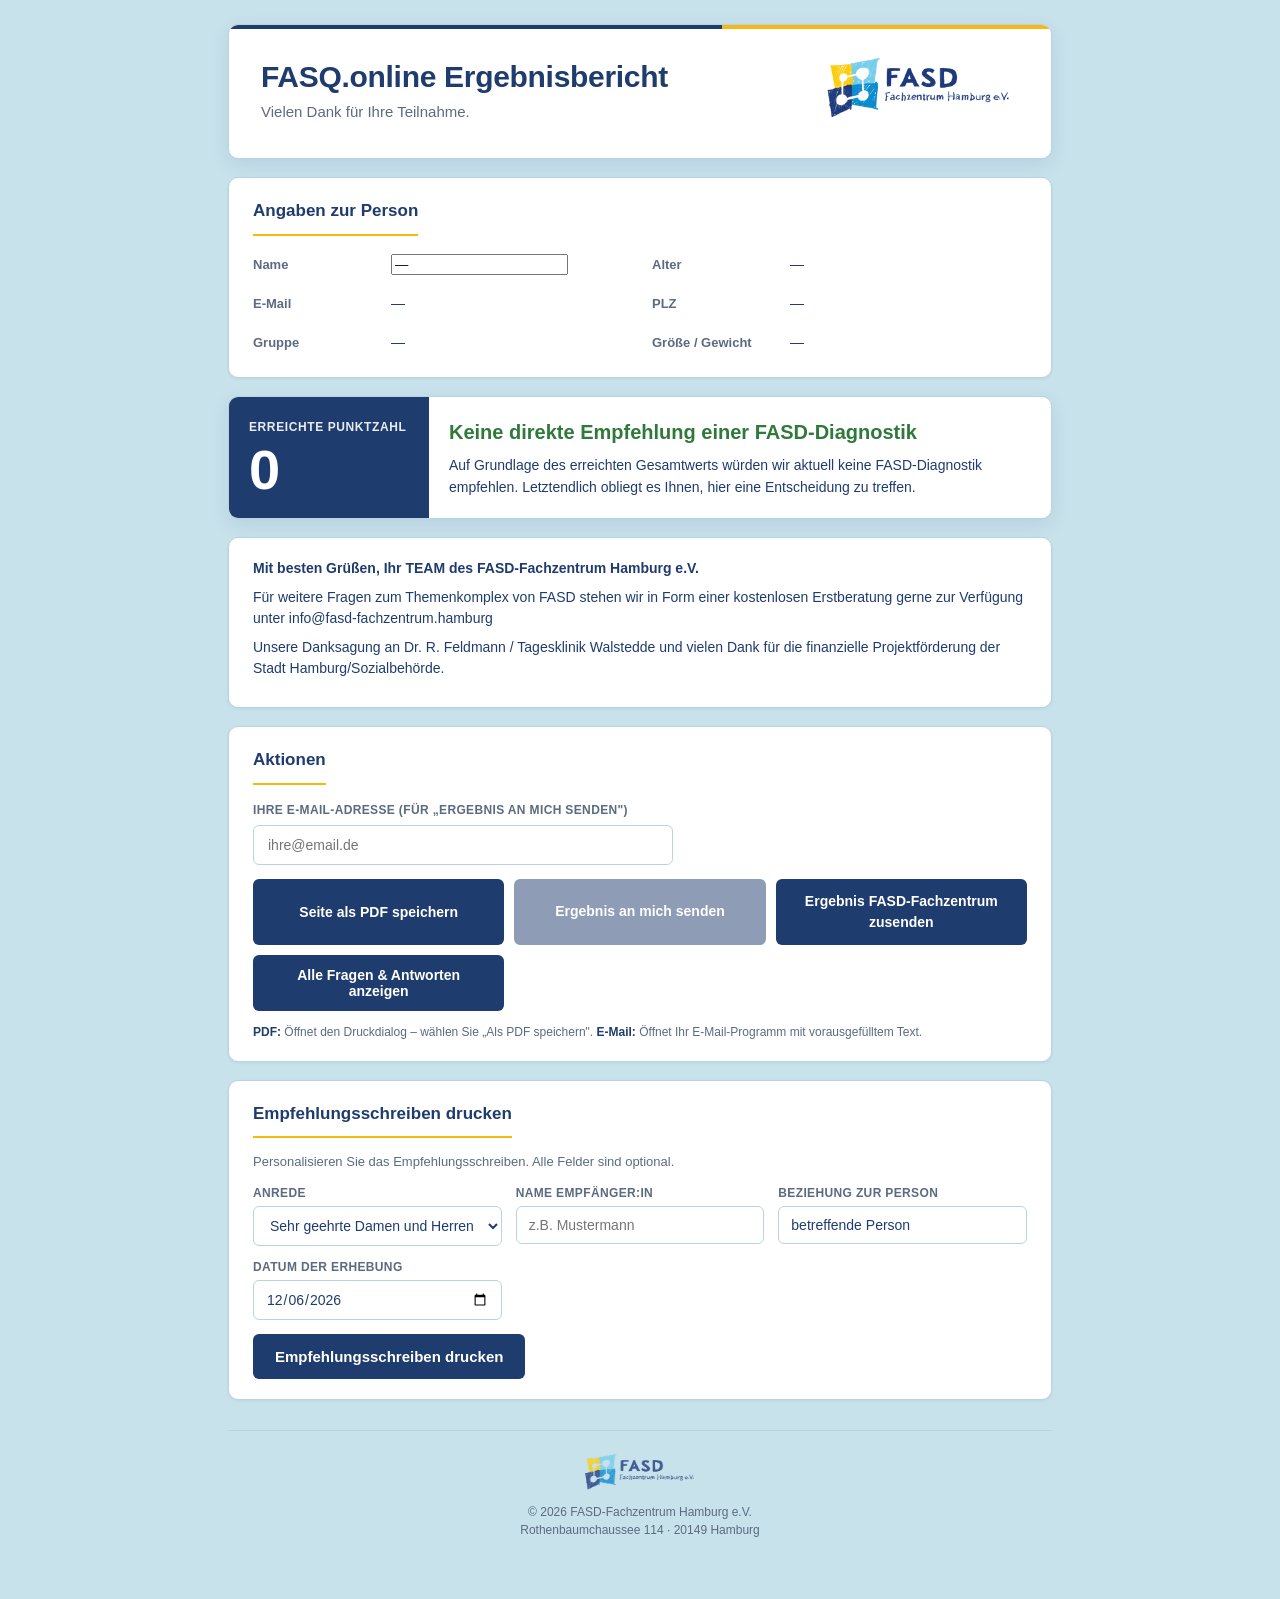
==== commit 7e4b4636: "recent changes" ====
--- a/docs/index.html
+++ b/docs/index.html
@@ -24,7 +24,7 @@
     <section class="card" aria-labelledby="person-heading">
       <h2 id="person-heading" class="card-title">Angaben zur Person</h2>
       <dl class="person-grid">
-        <div><dt>Name</dt><dd id="data-name">&mdash;</dd></div>
+        <div><dt>Name</dt><dd><input type="text" id="data-name" placeholder="Name eintragen (optional)" /></dd></div>
         <div><dt>Alter</dt><dd id="data-age">&mdash;</dd></div>
         <div><dt>E-Mail</dt><dd id="data-email">&mdash;</dd></div>
         <div><dt>PLZ</dt><dd id="data-plz">&mdash;</dd></div>
@@ -45,8 +45,9 @@
     </section>
 
     <section class="card thanks-section">
-      <p><strong>Mit besten Grüßen Ihr FASD-Fachzentrum Hamburg e.V.</strong></p>
-      <p>Eine Danksagung an Dr. R. Feldmann / Tagesklinik Walstedde und vielen Dank für die finanzielle Förderung durch die Stadt Hamburg.</p>
+      <p><strong>Mit besten Grüßen, Ihr TEAM des FASD-Fachzentrum Hamburg e.V.</strong></p>
+      <p id="thanks-closing">Für weitere Fragen zum Themenkomplex von FASD stehen wir in Form einer kostenlosen Erstberatung gerne zur Verfügung!</p>
+      <p>Unsere Danksagung an Dr. R. Feldmann / Tagesklinik Walstedde und vielen Dank für die finanzielle Projektförderung der Stadt Hamburg/Sozialbehörde.</p>
       <img class="funding-logo" src="https://fasd-fz-hh.limesurvey.net/upload/surveys/881996/images/logo-hamburg-fhh-sozialbehoerde-576x208%20(002).png" alt="Sozialbehörde Hamburg" onerror="this.style.display='none'" />
     </section>
 
@@ -61,7 +62,7 @@
       <div class="actions-grid">
         <button class="btn btn-primary" id="btn-print-page">Seite als PDF speichern</button>
         <a class="btn btn-primary" id="btn-mail-self" href="#">Ergebnis an mich senden</a>
-        <a class="btn btn-primary" id="btn-mail-center" href="#">Ergebnis ans Fachzentrum senden</a>
+        <a class="btn btn-primary" id="btn-mail-center" href="#">Ergebnis FASD-Fachzentrum zusenden</a>
         <button class="btn btn-primary" id="btn-show-answers" type="button">Alle Fragen &amp; Antworten anzeigen</button>
       </div>
       <p class="actions-hint">
@@ -119,25 +120,25 @@
 
       <div class="letter-date" data-field="date"></div>
 
-      <h1 class="letter-title">FASQ Einschätzung</h1>
+      <h1 class="letter-title" data-field="letterTitle">Dringende Empfehlung einer fachärztlichen Abklärung auf FASD (Fetale Alkoholspektrumstörung)</h1>
 
       <p class="letter-salutation" data-field="salutation"></p>
 
-      <p>im folgenden erhalten Sie unsere Empfehlung in Bezug auf die Erhebung durch den <strong>FASQ</strong>, den Sie uns am <span data-field="assessmentDate"></span> vorgelegt haben und auf Ihre/n <span data-field="relation"></span> beziehen.</p>
+      <p>im folgenden erhalten Sie unsere Empfehlung in Bezug auf die Erhebung durch den <strong>FASQ.online</strong>, den Sie uns am <span data-field="assessmentDate"></span> vorgelegt haben und auf Ihre/n <span data-field="relation"></span> beziehen.</p>
 
-      <p>Der Fragenkatalog <strong>FASQ</strong> (Fetal Alcohol Symptoms Questionnaire) wurde von Dr. rer. medic Reinhold Feldmann/Klinik Walstedde entwickelt. Es handelt sich hierbei um differentialdiagnostische Fragestellungen zur Unterstützung (z.B. im Diagnoseverfahren). Gerade bei jenen Probanden, bei denen sich die typischen Merkmale nicht finden lassen oder bislang nicht diagnostiziert werden konnten dient der FASQ als Ersteinschätzungsbogen zu FASD und soll von verwechselbaren Störungen (insbesondere ADHS, Autismus oder Deprivation) unterscheiden. Des Weiteren kann mit Hilfe des FASQ abgewogen werden, ob eine fachärztliche Konsultation für eine FASD-Diagnostik/Abklärung empfohlen wird.</p>
+      <p>Der Fragenkatalog <strong>FASQ</strong> (Fetal Alcohol Symptoms Questionnaire) wurde von Dr. rer. medic Reinhold Feldmann/Klinik Walstedde entwickelt. Es handelt sich hierbei um differentialdiagnostische Fragestellungen zur Unterstützung (z.B. vor dem Diagnoseverfahren). Gerade bei jenen Personen, bei denen sich die typischen Merkmale nicht finden lassen oder bislang nicht diagnostiziert werden konnten dient der FASQ als Ersteinschätzungsbogen zu FASD (Fetale Alkoholspektrumstörung) und soll von verwechselbaren Störungen (insbesondere ADHS, Autismus und weiteren Deprivation) unterscheiden. Des Weiteren kann mit Hilfe des <strong>FASQ.online</strong> abgewogen werden, ob eine fachärztliche Konsultation für eine FASD-Diagnostik/Abklärung empfohlen wird.</p>
 
-      <p class="letter-score">Es wurde ein <strong>FASQ-Score von <span data-field="score"></span></strong> ermittelt</p>
+      <p class="letter-score">Bei der Erhebung wurde ein <strong>FASQ-Score von <span data-field="score"></span></strong> ermittelt</p>
 
       <p class="letter-recommendation" data-field="recommendationParagraph"></p>
 
       <p class="letter-greeting">Mit besten Grüßen</p>
 
       <div class="letter-signature">
-        <p class="letter-signature-name">Timm F. Theen</p>
-        <p class="letter-signature-role">-Projektleitung-</p>
-        <p class="letter-signature-contact"><a href="mailto:t.theen@fasd-fachzentrum.hamburg">t.theen@fasd-fachzentrum.hamburg</a></p>
-        <p class="letter-signature-contact">Nach Absprache: <a href="tel:+4915165117742">0151 65117742</a></p>
+        <p class="letter-signature-contact">Ihr Team vom</p>
+        <p class="letter-signature-contact">FASD-Fachzentrum Hamburg e.V.</p>
+        <p class="letter-signature-contact">Rothenbaumchaussee 114 · 20149 Hamburg</p>
+        <p class="letter-signature-contact"><a href="mailto:info@fasd-fachzentrum.hamburg">info@fasd-fachzentrum.hamburg</a></p>
       </div>
     </div>
   </template>
